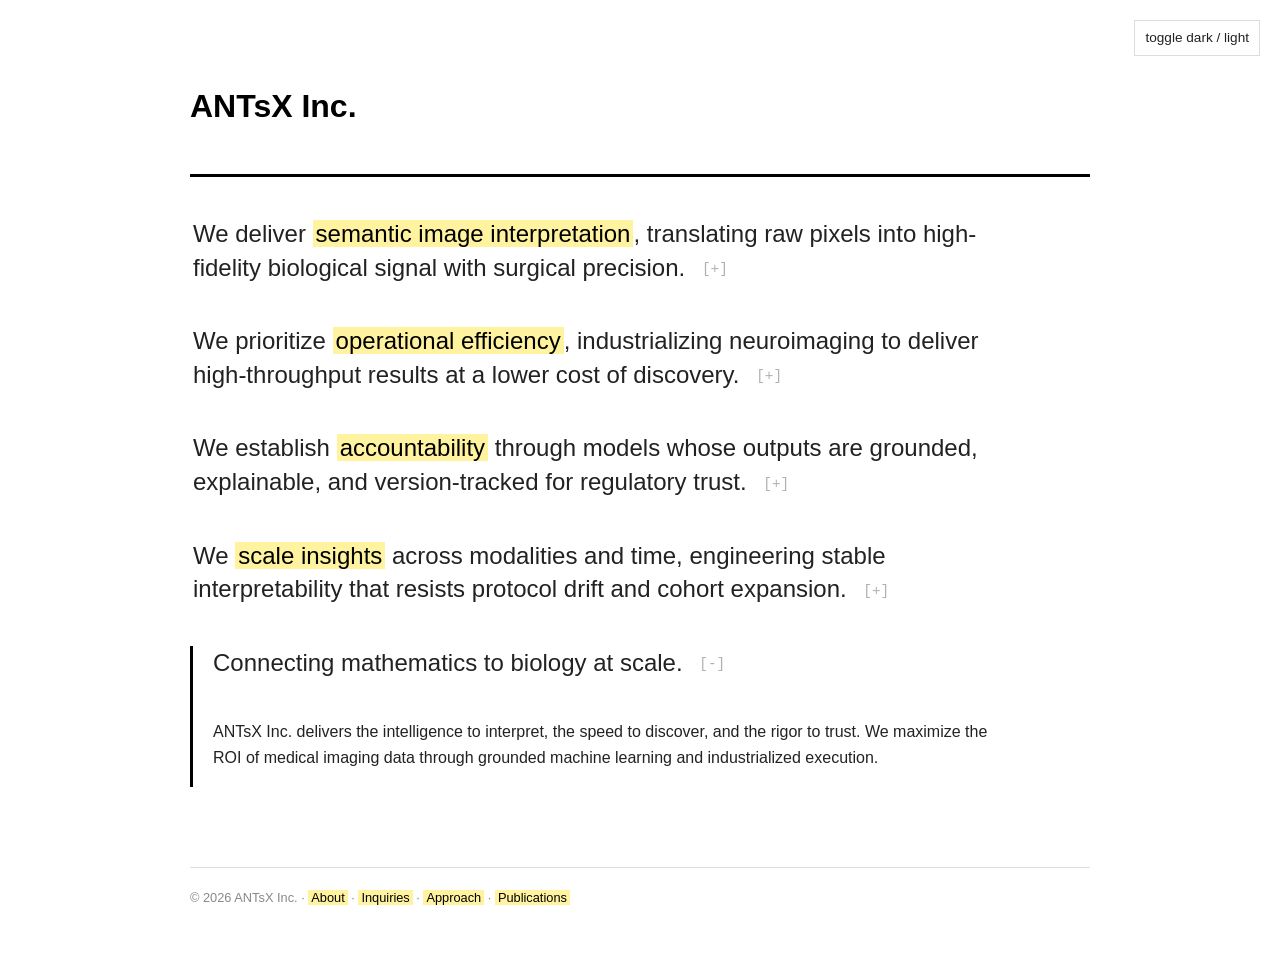
==== index.html @ 74a5b281 "WIP: workign on messaging" ====
<!DOCTYPE html>
<html lang="en">
<head>
  <meta charset="UTF-8">
  <title>ANTsX Inc. | Industrialized Neuroimaging</title>
  <link rel="stylesheet" href="css/style.css">
</head>

<body>

<script>
  if (localStorage.getItem('theme') === 'dark') {
    document.body.classList.add('dark');
  }
</script>

<div class="toggle" id="theme-toggle">
  toggle dark / light
</div>

<header>
  <h1>ANTsX Inc.</h1>
</header>

<main class="manifesto-container">

  <div class="thought-block">
    <div class="sentence-trigger">
      We deliver <a href="long.html#interpretation">semantic image interpretation</a>, translating raw pixels into high-fidelity biological signal with surgical precision.
      <span class="toggle-icon">[+]</span>
    </div>
    
    <div class="expansion-content">
      <p>
        Our platform doesn't just process images; it interprets them. By linking mathematically rigorous representations to biological phenotypes, we provide a deep semantic understanding of anatomy and function. This allows researchers to "squeeze the most out of data," identifying subtle biomarkers that traditional pipelines overlook—even in the presence of noise.
      </p>
      <p class="deep-link">
        <a href="long.html#interpretation">Read more on Semantic Interpretation &rarr;</a>
      </p>
    </div>
  </div>

  <div class="thought-block">
    <div class="sentence-trigger">
      We prioritize <a href="long.html#efficiency">operational efficiency</a>, industrializing neuroimaging to deliver high-throughput results at a lower cost of discovery.
      <span class="toggle-icon">[+]</span>
    </div>
    
    <div class="expansion-content">
      <p>
        Human experts are one of the most valuable resources in clinical trials. Our cloud-native infrastructure accelerates and standardizes expert review making the most of human effort and maximizing the "scientific yield" per scan.  This reduces the total cost of longitudinal studies without sacrificing the mathematical rigor of the underlying ANTsX ecosystem.
      </p>
      <p class="deep-link">
        <a href="long.html#efficiency">Read more on Speed & Efficiency &rarr;</a>
      </p>
    </div>
  </div>

  <div class="thought-block">
    <div class="sentence-trigger">
      We establish <a href="long.html#accountability">accountability</a> through models whose outputs are grounded, explainable, and version-tracked for regulatory trust.
      <span class="toggle-icon">[+]</span>
    </div>
    
    <div class="expansion-content">
      <p>
        Accountability requires that analytical failures are never hidden behind "black-box" AI. Our pipelines support auditability and retrospective analysis, providing explicit reporting of uncertainty and failure modes. This transparency ensures that learned representations remain biologically meaningful and defensible in clinical practice.
      </p>
      <p class="deep-link">
        <a href="long.html#accountability">Read more on Accountability &rarr;</a>
      </p>
    </div>
  </div>

  <div class="thought-block">
    <div class="sentence-trigger">
      We <a href="long.html#scale">scale insights</a> across modalities and time, engineering stable interpretability that resists protocol drift and cohort expansion.
      <span class="toggle-icon">[+]</span>
    </div>
    
    <div class="expansion-content">
      <p>
        Longitudinal and multi-site studies introduce unavoidable variability. We design representations that remain anchored to biological phenotypes across different scanners and cohorts—preserving interpretability without continual retraining. This allows individual precision to scale to population-level rigor seamlessly.
      </p>
      <p class="deep-link">
        <a href="long.html#scale">Read more on Scale & Stability &rarr;</a>
      </p>
    </div>
  </div>

  <div class="thought-block active">
    <div class="sentence-trigger">
      Connecting mathematics to biology at scale.
      <span class="toggle-icon">[-]</span>
    </div>

    <div class="expansion-content">
      <p>
        ANTsX Inc. delivers the intelligence to interpret, the speed to discover, and the rigor to trust. We maximize the ROI of medical imaging data through grounded machine learning and industrialized execution.
      </p>
    </div>
  </div>

</main>

<footer>
  © 2026 ANTsX Inc. · 
  <a href="about.html">About</a> · 
  <a href="contact.html">Inquiries</a> · 
  <a href="long.html">Approach</a> · 
  <a href="publications.html">Publications</a>
</footer>

<script>
document.addEventListener('DOMContentLoaded', () => {
  const themeBtn = document.getElementById('theme-toggle');
  if (themeBtn) {
    themeBtn.addEventListener('click', () => {
      document.body.classList.toggle('dark');
      const isDark = document.body.classList.contains('dark');
      localStorage.setItem('theme', isDark ? 'dark' : 'light');
    });
  }

  const blocks = document.querySelectorAll('.thought-block');
  blocks.forEach(block => {
    block.addEventListener('click', function(e) {
      this.classList.toggle('active');
      const icon = this.querySelector('.toggle-icon');
      if (this.classList.contains('active')) {
        icon.innerText = "[-]";
      } else {
        icon.innerText = "[+]";
      }
    });
  });

  const links = document.querySelectorAll('.sentence-trigger a, .expansion-content a');
  links.forEach(link => {
    link.addEventListener('click', (e) => {
      e.stopPropagation();
    });
  });
});
</script>

</body>
</html>
---- css/style.css ----
/* ---------- Theme Variables ---------- */

:root {
  --bg: #ffffff;
  --text: #222;
  --heading: #000;
  --link-bg: #fff3a0;  /* warm yellow highlight */
  --link-text: #000;   /* ink on yellow */
  --border: #ddd;
  --dim-text: #666;    /* For non-highlighted trigger text */
}

body.dark {
  --bg: #000000;
  --text: #e6e6e6;
  --heading: #ffffff;
  --link-bg: #3b1c5a;  /* deep purple highlight */
  --link-text: #f5e663; /* warm yellow ink */
  --border: #333;
  --dim-text: #aaa;
}

/* ---------- Base Layout ---------- */

body {
  font-family: "Helvetica Neue", Helvetica, Arial, sans-serif;
  background: var(--bg);
  color: var(--text);
  max-width: 900px;
  margin: 0 auto;
  padding: 60px 20px;
  line-height: 1.6;
  transition: background 0.3s, color 0.3s;
}

h1, h2 {
  color: var(--heading);
}

h2 {
  text-transform: uppercase;
  letter-spacing: 1px;
  border-bottom: 1px solid var(--border);
  padding-bottom: 8px;
}

header {
  border-bottom: 3px solid var(--heading);
  padding-bottom: 20px;
  margin-bottom: 40px;
}

footer {
  border-top: 1px solid var(--border);
  margin-top: 80px;
  padding-top: 20px;
  font-size: 0.8rem;
  color: #888;
}

/* ---------- Links ---------- */

a {
  color: var(--link-text);
  background: var(--link-bg);
  padding: 0 3px;
  text-decoration: none;
  cursor: pointer;
}

a:hover {
  opacity: 0.85;
}

/* ---------- Utility ---------- */

.toggle {
  position: fixed;
  top: 20px;
  right: 20px;
  font-size: 0.85rem;
  cursor: pointer;
  border: 1px solid var(--border);
  padding: 6px 10px;
  background: var(--bg);
  color: var(--text);
  z-index: 100;
}

/* ---------- Interactive Manifesto (Index Page) ---------- */

.manifesto-container {
  max-width: 800px;
  margin-top: 40px;
}

.thought-block {
  margin-bottom: 2.5rem;
  border-left: 3px solid transparent;
  padding-left: 0;
  transition: border-left-color 0.3s, padding-left 0.3s;
}

.thought-block.active {
  border-left-color: var(--heading);
  padding-left: 20px;
}

/* The clickable main sentence */
.sentence-trigger {
  font-size: 1.5rem;
  font-weight: 300; /* Light Helvetica weight */
  cursor: pointer;
  line-height: 1.4;
  color: var(--text);
}

.sentence-trigger:hover {
  color: var(--heading);
}

/* The specific highlighted link within the sentence */
.sentence-trigger a {
  position: relative;
  z-index: 10;
  font-weight: 400; /* Slightly bolder than the sentence text */
  background: var(--link-bg); /* Ensure it keeps your yellow/purple highlight */
}

/* The [+] icon */
.toggle-icon {
  font-size: 0.9rem;
  color: var(--dim-text);
  margin-left: 10px;
  vertical-align: middle;
  opacity: 0.5;
  font-family: monospace;
}

/* The hidden detailed paragraph */
.expansion-content {
  max-height: 0;
  overflow: hidden;
  opacity: 0;
  transition: max-height 0.5s cubic-bezier(0.25, 1, 0.5, 1), opacity 0.5s, margin-top 0.3s;
  font-size: 1rem;
  color: var(--text);
  line-height: 1.6;
}

.thought-block.active .expansion-content {
  max-height: 500px; /* High enough to fit content */
  opacity: 1;
  margin-top: 1.5rem;
}

.deep-link {
  margin-top: 1rem;
  font-size: 0.9rem;
  font-weight: bold;
}
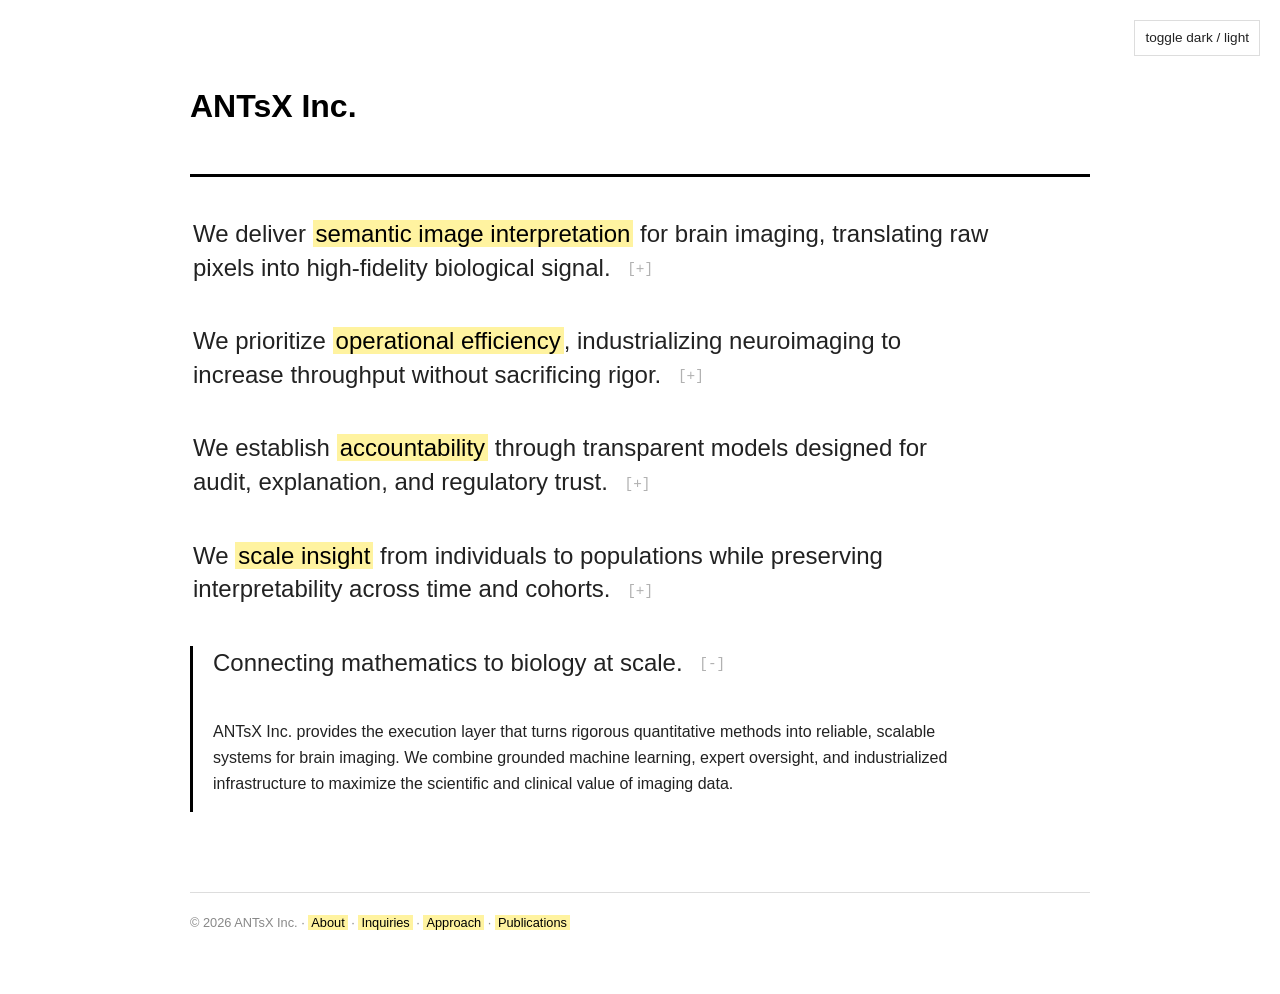
==== commit f0f817fc: "WIP: messaging refactoring" ====
--- a/index.html
+++ b/index.html
@@ -24,15 +24,16 @@
 
 <main class="manifesto-container">
 
+  <!-- 1. SEMANTIC INTERPRETATION -->
   <div class="thought-block">
     <div class="sentence-trigger">
-      We deliver <a href="long.html#interpretation">semantic image interpretation</a>, translating raw pixels into high-fidelity biological signal with surgical precision.
+      We deliver <a href="long.html#interpretation">semantic image interpretation</a> for brain imaging, translating raw pixels into high-fidelity biological signal.
       <span class="toggle-icon">[+]</span>
     </div>
-    
+
     <div class="expansion-content">
       <p>
-        Our platform doesn't just process images; it interprets them. By linking mathematically rigorous representations to biological phenotypes, we provide a deep semantic understanding of anatomy and function. This allows researchers to "squeeze the most out of data," identifying subtle biomarkers that traditional pipelines overlook—even in the presence of noise.
+        Our systems do not merely process images—they interpret them. By linking mathematically rigorous representations to underlying biological phenotypes, we extract meaningful structure from noisy, heterogeneous imaging data. This enables sensitive detection of subtle biomarkers that conventional pipelines often discard as variance.
       </p>
       <p class="deep-link">
         <a href="long.html#interpretation">Read more on Semantic Interpretation &rarr;</a>
@@ -40,15 +41,16 @@
     </div>
   </div>
 
+  <!-- 2. OPERATIONAL EFFICIENCY -->
   <div class="thought-block">
     <div class="sentence-trigger">
-      We prioritize <a href="long.html#efficiency">operational efficiency</a>, industrializing neuroimaging to deliver high-throughput results at a lower cost of discovery.
+      We prioritize <a href="long.html#efficiency">operational efficiency</a>, industrializing neuroimaging to increase throughput without sacrificing rigor.
       <span class="toggle-icon">[+]</span>
     </div>
-    
+
     <div class="expansion-content">
       <p>
-        Human experts are one of the most valuable resources in clinical trials. Our cloud-native infrastructure accelerates and standardizes expert review making the most of human effort and maximizing the "scientific yield" per scan.  This reduces the total cost of longitudinal studies without sacrificing the mathematical rigor of the underlying ANTsX ecosystem.
+        Human expertise is scarce and valuable in clinical research. Our cloud-native infrastructure standardizes and accelerates expert workflows, maximizing scientific yield per scan. By preserving the mathematical integrity of the ANTsX ecosystem while scaling execution, we reduce cost and time without compromising validity.
       </p>
       <p class="deep-link">
         <a href="long.html#efficiency">Read more on Speed & Efficiency &rarr;</a>
@@ -56,15 +58,16 @@
     </div>
   </div>
 
+  <!-- 3. ACCOUNTABILITY -->
   <div class="thought-block">
     <div class="sentence-trigger">
-      We establish <a href="long.html#accountability">accountability</a> through models whose outputs are grounded, explainable, and version-tracked for regulatory trust.
+      We establish <a href="long.html#accountability">accountability</a> through transparent models designed for audit, explanation, and regulatory trust.
       <span class="toggle-icon">[+]</span>
     </div>
-    
+
     <div class="expansion-content">
       <p>
-        Accountability requires that analytical failures are never hidden behind "black-box" AI. Our pipelines support auditability and retrospective analysis, providing explicit reporting of uncertainty and failure modes. This transparency ensures that learned representations remain biologically meaningful and defensible in clinical practice.
+        Accountability requires that failures are observable rather than obscured by black-box AI. Our pipelines are versioned, instrumented, and analysis-aware, with explicit reporting of uncertainty and failure modes. This transparency supports defensible decision-making in regulated and translational environments.
       </p>
       <p class="deep-link">
         <a href="long.html#accountability">Read more on Accountability &rarr;</a>
@@ -72,15 +75,16 @@
     </div>
   </div>
 
+  <!-- 4. SCALE & STABILITY -->
   <div class="thought-block">
     <div class="sentence-trigger">
-      We <a href="long.html#scale">scale insights</a> across modalities and time, engineering stable interpretability that resists protocol drift and cohort expansion.
+      We <a href="long.html#scale">scale insight</a> from individuals to populations while preserving interpretability across time and cohorts.
       <span class="toggle-icon">[+]</span>
     </div>
-    
+
     <div class="expansion-content">
       <p>
-        Longitudinal and multi-site studies introduce unavoidable variability. We design representations that remain anchored to biological phenotypes across different scanners and cohorts—preserving interpretability without continual retraining. This allows individual precision to scale to population-level rigor seamlessly.
+        Longitudinal and multi-site studies introduce unavoidable variability. We engineer representations that remain anchored to biological signal despite protocol drift, scanner upgrades, and cohort expansion. This allows individual-level precision to extend reliably to population-scale analysis.
       </p>
       <p class="deep-link">
         <a href="long.html#scale">Read more on Scale & Stability &rarr;</a>
@@ -88,6 +92,7 @@
     </div>
   </div>
 
+  <!-- UNIFYING STATEMENT -->
   <div class="thought-block active">
     <div class="sentence-trigger">
       Connecting mathematics to biology at scale.
@@ -96,7 +101,7 @@
 
     <div class="expansion-content">
       <p>
-        ANTsX Inc. delivers the intelligence to interpret, the speed to discover, and the rigor to trust. We maximize the ROI of medical imaging data through grounded machine learning and industrialized execution.
+        ANTsX Inc. provides the execution layer that turns rigorous quantitative methods into reliable, scalable systems for brain imaging. We combine grounded machine learning, expert oversight, and industrialized infrastructure to maximize the scientific and clinical value of imaging data.
       </p>
     </div>
   </div>
@@ -104,10 +109,10 @@
 </main>
 
 <footer>
-  © 2026 ANTsX Inc. · 
-  <a href="about.html">About</a> · 
-  <a href="contact.html">Inquiries</a> · 
-  <a href="long.html">Approach</a> · 
+  © 2026 ANTsX Inc. ·
+  <a href="about.html">About</a> ·
+  <a href="contact.html">Inquiries</a> ·
+  <a href="long.html">Approach</a> ·
   <a href="publications.html">Publications</a>
 </footer>
 
@@ -124,22 +129,16 @@
 
   const blocks = document.querySelectorAll('.thought-block');
   blocks.forEach(block => {
-    block.addEventListener('click', function(e) {
+    block.addEventListener('click', function() {
       this.classList.toggle('active');
       const icon = this.querySelector('.toggle-icon');
-      if (this.classList.contains('active')) {
-        icon.innerText = "[-]";
-      } else {
-        icon.innerText = "[+]";
-      }
+      icon.innerText = this.classList.contains('active') ? "[-]" : "[+]";
     });
   });
 
   const links = document.querySelectorAll('.sentence-trigger a, .expansion-content a');
   links.forEach(link => {
-    link.addEventListener('click', (e) => {
-      e.stopPropagation();
-    });
+    link.addEventListener('click', (e) => e.stopPropagation());
   });
 });
 </script>
--- a/css/style.css
+++ b/css/style.css
@@ -158,4 +158,52 @@
   margin-top: 1rem;
   font-size: 0.9rem;
   font-weight: bold;
-}+}
+
+
+/* ---------- Citation Tooltips ---------- */
+
+.cite {
+  position: relative;
+  cursor: help;
+  font-weight: bold;
+}
+
+.cite::after {
+  content: attr(data-title);
+  position: absolute;
+  bottom: 130%;
+  left: 50%;
+  transform: translateX(-50%);
+  white-space: nowrap;
+
+  background: var(--heading);
+  color: var(--bg);
+  padding: 6px 10px;
+  font-size: 0.75rem;
+  border-radius: 4px;
+
+  opacity: 0;
+  pointer-events: none;
+  transition: opacity 0.2s ease;
+  z-index: 1000;
+}
+
+.cite::before {
+  content: "";
+  position: absolute;
+  bottom: 120%;
+  left: 50%;
+  transform: translateX(-50%);
+  border-width: 6px;
+  border-style: solid;
+  border-color: var(--heading) transparent transparent transparent;
+
+  opacity: 0;
+  transition: opacity 0.2s ease;
+}
+
+.cite:hover::after,
+.cite:hover::before {
+  opacity: 1;
+}
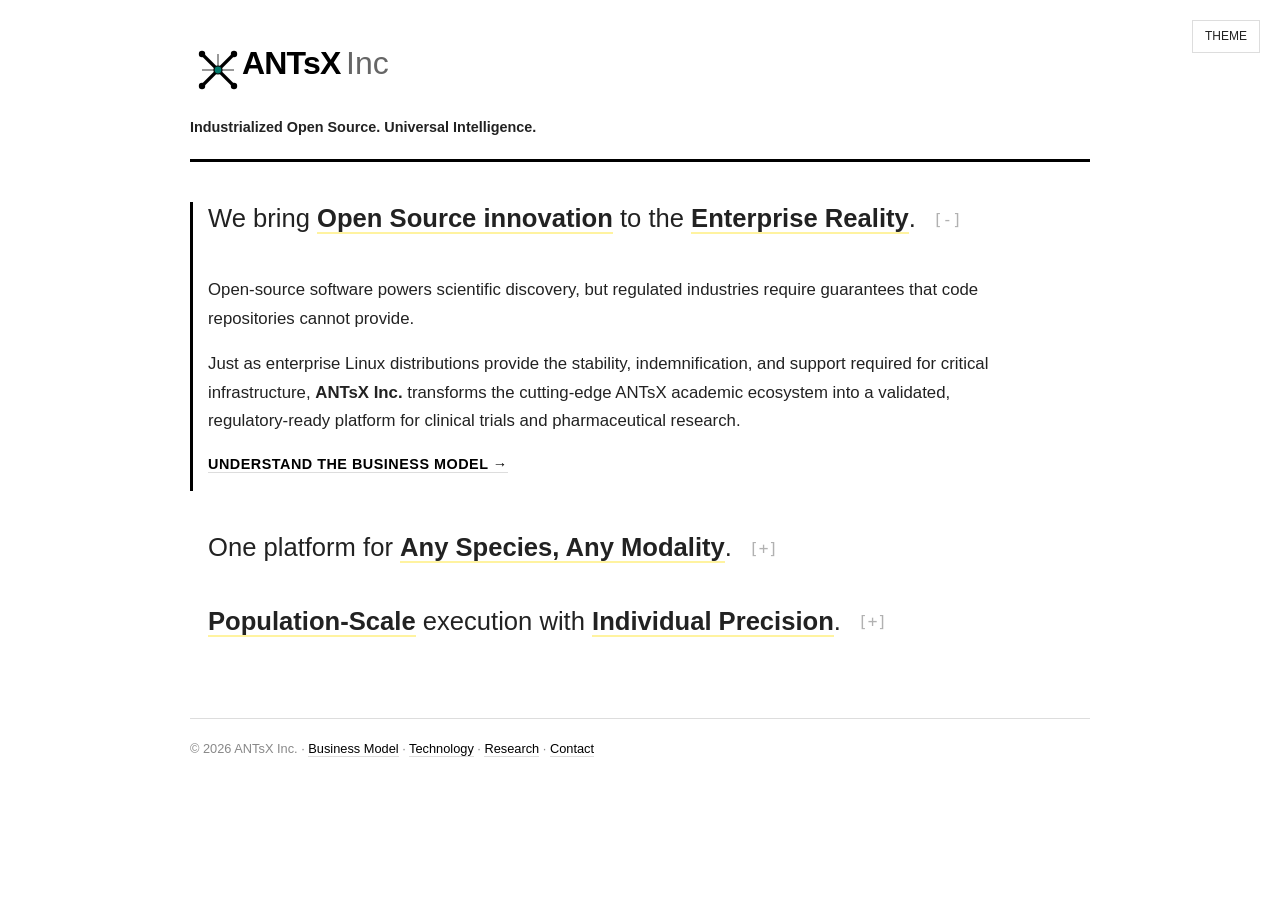
==== commit c7179185: "WIP: new pitch" ====
--- a/index.html
+++ b/index.html
@@ -1,145 +1,132 @@
 <!DOCTYPE html>
 <html lang="en">
 <head>
-  <meta charset="UTF-8">
-  <title>ANTsX Inc. | Industrialized Neuroimaging</title>
-  <link rel="stylesheet" href="css/style.css">
+ <meta charset="UTF-8">
+ <title>ANTsX Inc. | Enterprise Universal Imaging</title>
+ <link rel="stylesheet" href="css/style.css">
 </head>
 
 <body>
 
 <script>
-  if (localStorage.getItem('theme') === 'dark') {
-    document.body.classList.add('dark');
-  }
+ if (localStorage.getItem("theme") === "dark") {
+  document.body.classList.add("dark");
+ }
 </script>
 
 <div class="toggle" id="theme-toggle">
-  toggle dark / light
+ theme
 </div>
 
 <header>
-  <h1>ANTsX Inc.</h1>
+ <div class="logo-container">
+  <img id="logo-img" src="images/logo_light.svg" alt="ANTsX Inc." />
+ </div>
+ <p><strong>Industrialized Open Source. Universal Intelligence.</strong></p>
 </header>
 
 <main class="manifesto-container">
 
-  <!-- 1. SEMANTIC INTERPRETATION -->
-  <div class="thought-block">
-    <div class="sentence-trigger">
-      We deliver <a href="long.html#interpretation">semantic image interpretation</a> for brain imaging, translating raw pixels into high-fidelity biological signal.
-      <span class="toggle-icon">[+]</span>
-    </div>
-
-    <div class="expansion-content">
-      <p>
-        Our systems do not merely process images—they interpret them. By linking mathematically rigorous representations to underlying biological phenotypes, we extract meaningful structure from noisy, heterogeneous imaging data. This enables sensitive detection of subtle biomarkers that conventional pipelines often discard as variance.
-      </p>
-      <p class="deep-link">
-        <a href="long.html#interpretation">Read more on Semantic Interpretation &rarr;</a>
-      </p>
-    </div>
+ <!-- 1. THE CORE VALUE (70% - The "Red Hat" Pitch) -->
+ <div class="thought-block active">
+  <div class="sentence-trigger">
+   We bring <strong>Open Source innovation</strong> to the <strong>Enterprise Reality</strong>.
+   <span class="toggle-icon">[-]</span>
   </div>
 
-  <!-- 2. OPERATIONAL EFFICIENCY -->
-  <div class="thought-block">
-    <div class="sentence-trigger">
-      We prioritize <a href="long.html#efficiency">operational efficiency</a>, industrializing neuroimaging to increase throughput without sacrificing rigor.
-      <span class="toggle-icon">[+]</span>
-    </div>
+  <div class="expansion-content">
+   <p>
+    Open-source software powers scientific discovery, but regulated industries require guarantees that code repositories cannot provide. 
+   </p>
+   <p>
+    Just as enterprise Linux distributions provide the stability, indemnification, and support required for critical infrastructure, <strong>ANTsX Inc.</strong> transforms the cutting-edge ANTsX academic ecosystem into a validated, regulatory-ready platform for clinical trials and pharmaceutical research.
+   </p>
+   <p class="deep-link">
+    <a href="about.html">Understand the Business Model &rarr;</a>
+   </p>
+  </div>
+ </div>
 
-    <div class="expansion-content">
-      <p>
-        Human expertise is scarce and valuable in clinical research. Our cloud-native infrastructure standardizes and accelerates expert workflows, maximizing scientific yield per scan. By preserving the mathematical integrity of the ANTsX ecosystem while scaling execution, we reduce cost and time without compromising validity.
-      </p>
-      <p class="deep-link">
-        <a href="long.html#efficiency">Read more on Speed & Efficiency &rarr;</a>
-      </p>
-    </div>
+ <!-- 2. THE TECHNICAL ADVANTAGE (30% - The "Universal" Pitch) -->
+ <div class="thought-block">
+  <div class="sentence-trigger">
+   One platform for <strong>Any Species, Any Modality</strong>.
+   <span class="toggle-icon">[+]</span>
   </div>
 
-  <!-- 3. ACCOUNTABILITY -->
-  <div class="thought-block">
-    <div class="sentence-trigger">
-      We establish <a href="long.html#accountability">accountability</a> through transparent models designed for audit, explanation, and regulatory trust.
-      <span class="toggle-icon">[+]</span>
-    </div>
+  <div class="expansion-content">
+   <p>
+    Most imaging pipelines are rigid. The ANTsX mathematical core is uniquely <strong>topology-preserving and species-agnostic</strong>.
+   </p>
+   <p>
+    We map every voxel to <strong>known, established ontologies</strong>. Furthermore, we do not just measure structure; we align anatomy with <strong>hierarchies of function, performance, and cognition</strong>, bridging the gap between physical measurement and behavioral outcome.
+   </p>
+   <p class="deep-link">
+    <a href="long.html#interpretation">See Semantic Labeling &rarr;</a>
+   </p>
+  </div>
+ </div>
 
-    <div class="expansion-content">
-      <p>
-        Accountability requires that failures are observable rather than obscured by black-box AI. Our pipelines are versioned, instrumented, and analysis-aware, with explicit reporting of uncertainty and failure modes. This transparency supports defensible decision-making in regulated and translational environments.
-      </p>
-      <p class="deep-link">
-        <a href="long.html#accountability">Read more on Accountability &rarr;</a>
-      </p>
-    </div>
+ <!-- 3. THE SYNTHESIS (Scale & Execution) -->
+ <div class="thought-block">
+  <div class="sentence-trigger">
+   <strong>Population-Scale</strong> execution with <strong>Individual Precision</strong>.
+   <span class="toggle-icon">[+]</span>
   </div>
 
-  <!-- 4. SCALE & STABILITY -->
-  <div class="thought-block">
-    <div class="sentence-trigger">
-      We <a href="long.html#scale">scale insight</a> from individuals to populations while preserving interpretability across time and cohorts.
-      <span class="toggle-icon">[+]</span>
-    </div>
-
-    <div class="expansion-content">
-      <p>
-        Longitudinal and multi-site studies introduce unavoidable variability. We engineer representations that remain anchored to biological signal despite protocol drift, scanner upgrades, and cohort expansion. This allows individual-level precision to extend reliably to population-scale analysis.
-      </p>
-      <p class="deep-link">
-        <a href="long.html#scale">Read more on Scale & Stability &rarr;</a>
-      </p>
-    </div>
+  <div class="expansion-content">
+   <p>
+    In clinical research, "free" software becomes expensive when it fails at scale. We provide the <strong>industrialized execution layer</strong>: version-locked pipelines, automated QA agents, and cloud-native infrastructure that ensures data integrity from the first subject to the ten-thousandth.
+   </p>
+   <p class="deep-link">
+    <a href="long.html#efficiency">Explore Capabilities &rarr;</a>
+   </p>
   </div>
-
-  <!-- UNIFYING STATEMENT -->
-  <div class="thought-block active">
-    <div class="sentence-trigger">
-      Connecting mathematics to biology at scale.
-      <span class="toggle-icon">[-]</span>
-    </div>
-
-    <div class="expansion-content">
-      <p>
-        ANTsX Inc. provides the execution layer that turns rigorous quantitative methods into reliable, scalable systems for brain imaging. We combine grounded machine learning, expert oversight, and industrialized infrastructure to maximize the scientific and clinical value of imaging data.
-      </p>
-    </div>
-  </div>
+ </div>
 
 </main>
 
 <footer>
-  © 2026 ANTsX Inc. ·
-  <a href="about.html">About</a> ·
-  <a href="contact.html">Inquiries</a> ·
-  <a href="long.html">Approach</a> ·
-  <a href="publications.html">Publications</a>
+ © 2026 ANTsX Inc. ·
+ <a href="about.html">Business Model</a> ·
+ <a href="long.html">Technology</a> ·
+ <a href="publications.html">Research</a> ·
+ <a href="contact.html">Contact</a>
 </footer>
 
 <script>
-document.addEventListener('DOMContentLoaded', () => {
-  const themeBtn = document.getElementById('theme-toggle');
-  if (themeBtn) {
-    themeBtn.addEventListener('click', () => {
-      document.body.classList.toggle('dark');
-      const isDark = document.body.classList.contains('dark');
-      localStorage.setItem('theme', isDark ? 'dark' : 'light');
-    });
+document.addEventListener("DOMContentLoaded", () => {
+ const themeBtn = document.getElementById("theme-toggle");
+ const logoImg = document.getElementById("logo-img");
+
+ const updateLogo = (isDark) => {
+  if (logoImg) {
+   logoImg.src = isDark ? "images/logo_dark.svg" : "images/logo_light.svg";
   }
+ };
 
-  const blocks = document.querySelectorAll('.thought-block');
-  blocks.forEach(block => {
-    block.addEventListener('click', function() {
-      this.classList.toggle('active');
-      const icon = this.querySelector('.toggle-icon');
-      icon.innerText = this.classList.contains('active') ? "[-]" : "[+]";
-    });
+ if (document.body.classList.contains("dark")) {
+  updateLogo(true);
+ }
+
+ if (themeBtn) {
+  themeBtn.addEventListener("click", () => {
+   document.body.classList.toggle("dark");
+   const isDark = document.body.classList.contains("dark");
+   localStorage.setItem("theme", isDark ? "dark" : "light");
+   updateLogo(isDark);
   });
+ }
 
-  const links = document.querySelectorAll('.sentence-trigger a, .expansion-content a');
-  links.forEach(link => {
-    link.addEventListener('click', (e) => e.stopPropagation());
+ const blocks = document.querySelectorAll(".thought-block");
+ blocks.forEach(block => {
+  block.addEventListener("click", function(e) {
+   if(e.target.tagName === "A") return;
+   this.classList.toggle("active");
+   const icon = this.querySelector(".toggle-icon");
+   icon.innerText = this.classList.contains("active") ? "[-]" : "[+]";
   });
+ });
 });
 </script>
 
--- a/css/style.css
+++ b/css/style.css
@@ -4,18 +4,18 @@
   --bg: #ffffff;
   --text: #222;
   --heading: #000;
-  --link-bg: #fff3a0;  /* warm yellow highlight */
-  --link-text: #000;   /* ink on yellow */
+  --link-bg: #fff3a0; /* warm yellow highlight */
+  --link-text: #000; /* ink on yellow */
   --border: #ddd;
-  --dim-text: #666;    /* For non-highlighted trigger text */
+  --dim-text: #666;  /* For non-highlighted trigger text */
 }
 
 body.dark {
-  --bg: #000000;
+  --bg: #0b0b0b;
   --text: #e6e6e6;
   --heading: #ffffff;
-  --link-bg: #3b1c5a;  /* deep purple highlight */
-  --link-text: #f5e663; /* warm yellow ink */
+  --link-bg: #4a2875; /* deep purple highlight */
+  --link-text: #fff; 
   --border: #333;
   --dim-text: #aaa;
 }
@@ -28,26 +28,50 @@
   color: var(--text);
   max-width: 900px;
   margin: 0 auto;
-  padding: 60px 20px;
+  padding: 40px 20px;
   line-height: 1.6;
   transition: background 0.3s, color 0.3s;
 }
 
-h1, h2 {
+h1, h2, h3 {
   color: var(--heading);
 }
 
 h2 {
   text-transform: uppercase;
-  letter-spacing: 1px;
+  font-size: 0.9rem;
+  letter-spacing: 1.5px;
   border-bottom: 1px solid var(--border);
-  padding-bottom: 8px;
-}
+  padding-bottom: 10px;
+  margin-top: 3rem;
+}
+
+/* ---------- Header & Logo ---------- */
 
 header {
   border-bottom: 3px solid var(--heading);
   padding-bottom: 20px;
   margin-bottom: 40px;
+  display: flex;
+  flex-direction: column;
+  align-items: flex-start;
+}
+
+.logo-container {
+  width: 200px;
+  margin-bottom: 1rem;
+}
+
+.logo-container img {
+  width: 100%;
+  height: auto;
+  display: block;
+}
+
+header p {
+  margin: 0;
+  font-size: 0.9rem;
+  color: var(--text);
 }
 
 footer {
@@ -61,15 +85,16 @@
 /* ---------- Links ---------- */
 
 a {
+  color: var(--heading);
+  text-decoration: none;
+  border-bottom: 1px solid var(--border);
+  transition: background 0.2s;
+}
+
+a:hover {
+  background: var(--link-bg);
   color: var(--link-text);
-  background: var(--link-bg);
-  padding: 0 3px;
-  text-decoration: none;
-  cursor: pointer;
-}
-
-a:hover {
-  opacity: 0.85;
+  border-bottom: none;
 }
 
 /* ---------- Utility ---------- */
@@ -78,10 +103,11 @@
   position: fixed;
   top: 20px;
   right: 20px;
-  font-size: 0.85rem;
+  font-size: 0.75rem;
+  text-transform: uppercase;
   cursor: pointer;
   border: 1px solid var(--border);
-  padding: 6px 10px;
+  padding: 6px 12px;
   background: var(--bg);
   color: var(--text);
   z-index: 100;
@@ -97,39 +123,33 @@
 .thought-block {
   margin-bottom: 2.5rem;
   border-left: 3px solid transparent;
-  padding-left: 0;
-  transition: border-left-color 0.3s, padding-left 0.3s;
+  padding-left: 15px;
+  transition: border-left-color 0.3s;
+}
+
+.thought-block:hover {
+  border-left-color: var(--border);
 }
 
 .thought-block.active {
   border-left-color: var(--heading);
-  padding-left: 20px;
-}
-
-/* The clickable main sentence */
+}
+
 .sentence-trigger {
-  font-size: 1.5rem;
-  font-weight: 300; /* Light Helvetica weight */
+  font-size: 1.6rem;
+  font-weight: 300; 
   cursor: pointer;
-  line-height: 1.4;
-  color: var(--text);
-}
-
-.sentence-trigger:hover {
-  color: var(--heading);
-}
-
-/* The specific highlighted link within the sentence */
-.sentence-trigger a {
-  position: relative;
-  z-index: 10;
-  font-weight: 400; /* Slightly bolder than the sentence text */
-  background: var(--link-bg); /* Ensure it keeps your yellow/purple highlight */
-}
-
-/* The [+] icon */
+  line-height: 1.3;
+  color: var(--text);
+}
+
+.sentence-trigger strong {
+  font-weight: 600;
+  border-bottom: 2px solid var(--link-bg);
+}
+
 .toggle-icon {
-  font-size: 0.9rem;
+  font-size: 1rem;
   color: var(--dim-text);
   margin-left: 10px;
   vertical-align: middle;
@@ -137,19 +157,18 @@
   font-family: monospace;
 }
 
-/* The hidden detailed paragraph */
 .expansion-content {
   max-height: 0;
   overflow: hidden;
   opacity: 0;
-  transition: max-height 0.5s cubic-bezier(0.25, 1, 0.5, 1), opacity 0.5s, margin-top 0.3s;
-  font-size: 1rem;
-  color: var(--text);
-  line-height: 1.6;
+  transition: all 0.4s ease;
+  font-size: 1.05rem;
+  color: var(--text);
+  line-height: 1.7;
 }
 
 .thought-block.active .expansion-content {
-  max-height: 500px; /* High enough to fit content */
+  max-height: 600px; 
   opacity: 1;
   margin-top: 1.5rem;
 }
@@ -158,52 +177,27 @@
   margin-top: 1rem;
   font-size: 0.9rem;
   font-weight: bold;
-}
-
-
-/* ---------- Citation Tooltips ---------- */
-
-.cite {
-  position: relative;
-  cursor: help;
-  font-weight: bold;
-}
-
-.cite::after {
-  content: attr(data-title);
-  position: absolute;
-  bottom: 130%;
-  left: 50%;
-  transform: translateX(-50%);
-  white-space: nowrap;
-
-  background: var(--heading);
-  color: var(--bg);
-  padding: 6px 10px;
+  text-transform: uppercase;
+  letter-spacing: 0.5px;
+}
+
+/* ---------- Comparison Table (About Page) ---------- */
+
+.comparison-table {
+  width: 100%;
+  border-collapse: collapse;
+  margin: 2rem 0;
+  font-size: 0.95rem;
+}
+
+.comparison-table th, .comparison-table td {
+  border-bottom: 1px solid var(--border);
+  padding: 12px 15px;
+  text-align: left;
+}
+
+.comparison-table th {
+  text-transform: uppercase;
   font-size: 0.75rem;
-  border-radius: 4px;
-
-  opacity: 0;
-  pointer-events: none;
-  transition: opacity 0.2s ease;
-  z-index: 1000;
-}
-
-.cite::before {
-  content: "";
-  position: absolute;
-  bottom: 120%;
-  left: 50%;
-  transform: translateX(-50%);
-  border-width: 6px;
-  border-style: solid;
-  border-color: var(--heading) transparent transparent transparent;
-
-  opacity: 0;
-  transition: opacity 0.2s ease;
-}
-
-.cite:hover::after,
-.cite:hover::before {
-  opacity: 1;
-}
+  color: var(--dim-text);
+}
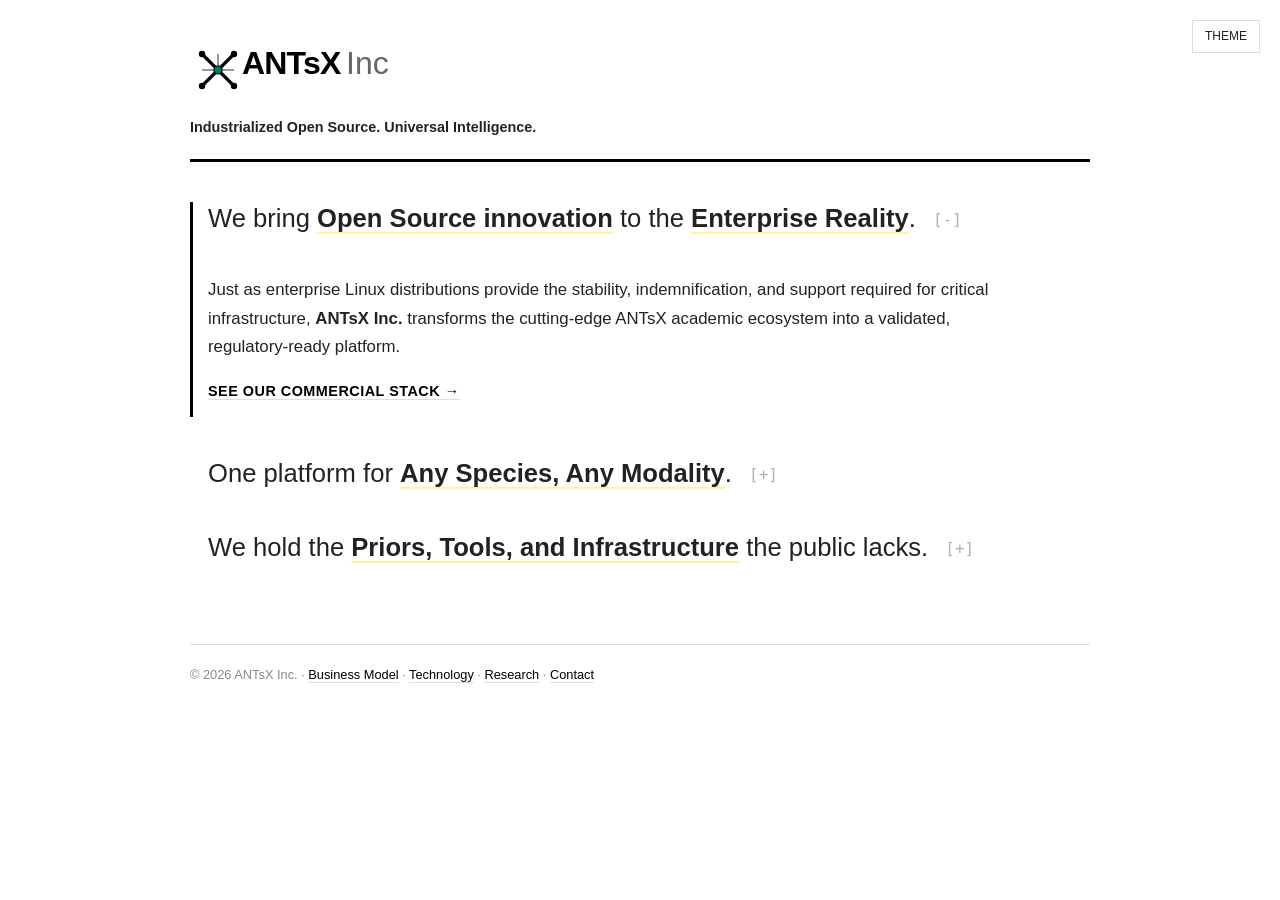
==== commit 978f3df8: "WIP: update messaging again" ====
--- a/index.html
+++ b/index.html
@@ -27,7 +27,7 @@
 
 <main class="manifesto-container">
 
- <!-- 1. THE CORE VALUE (70% - The "Red Hat" Pitch) -->
+ <!-- 1. THE CORE VALUE (Enterprise/Open Core) -->
  <div class="thought-block active">
   <div class="sentence-trigger">
    We bring <strong>Open Source innovation</strong> to the <strong>Enterprise Reality</strong>.
@@ -36,18 +36,15 @@
 
   <div class="expansion-content">
    <p>
-    Open-source software powers scientific discovery, but regulated industries require guarantees that code repositories cannot provide. 
-   </p>
-   <p>
-    Just as enterprise Linux distributions provide the stability, indemnification, and support required for critical infrastructure, <strong>ANTsX Inc.</strong> transforms the cutting-edge ANTsX academic ecosystem into a validated, regulatory-ready platform for clinical trials and pharmaceutical research.
+    Just as enterprise Linux distributions provide the stability, indemnification, and support required for critical infrastructure, <strong>ANTsX Inc.</strong> transforms the cutting-edge ANTsX academic ecosystem into a validated, regulatory-ready platform.
    </p>
    <p class="deep-link">
-    <a href="about.html">Understand the Business Model &rarr;</a>
+    <a href="about.html">See our Commercial Stack &rarr;</a>
    </p>
   </div>
  </div>
 
- <!-- 2. THE TECHNICAL ADVANTAGE (30% - The "Universal" Pitch) -->
+ <!-- 2. THE TECHNICAL ADVANTAGE (Universal) -->
  <div class="thought-block">
   <div class="sentence-trigger">
    One platform for <strong>Any Species, Any Modality</strong>.
@@ -59,7 +56,7 @@
     Most imaging pipelines are rigid. The ANTsX mathematical core is uniquely <strong>topology-preserving and species-agnostic</strong>.
    </p>
    <p>
-    We map every voxel to <strong>known, established ontologies</strong>. Furthermore, we do not just measure structure; we align anatomy with <strong>hierarchies of function, performance, and cognition</strong>, bridging the gap between physical measurement and behavioral outcome.
+    We map every voxel to <strong>known, established ontologies</strong>. Furthermore, we align anatomy with <strong>hierarchies of function, performance, and cognition</strong>, bridging the gap between physical measurement and behavioral outcome.
    </p>
    <p class="deep-link">
     <a href="long.html#interpretation">See Semantic Labeling &rarr;</a>
@@ -67,19 +64,19 @@
   </div>
  </div>
 
- <!-- 3. THE SYNTHESIS (Scale & Execution) -->
+ <!-- 3. THE PROPRIETARY MOAT (The 4 Points) -->
  <div class="thought-block">
   <div class="sentence-trigger">
-   <strong>Population-Scale</strong> execution with <strong>Individual Precision</strong>.
+   We hold the <strong>Priors, Tools, and Infrastructure</strong> the public lacks.
    <span class="toggle-icon">[+]</span>
   </div>
 
   <div class="expansion-content">
    <p>
-    In clinical research, "free" software becomes expensive when it fails at scale. We provide the <strong>industrialized execution layer</strong>: version-locked pipelines, automated QA agents, and cloud-native infrastructure that ensures data integrity from the first subject to the ten-thousandth.
+    We offer more than just support. We provide <strong>Proprietary Data</strong> assets, an <strong>AI-driven IDE</strong> that encodes expert neuroscience knowledge, and <strong>Validated Distributed Computing</strong> infrastructure that ensures audit-ready compliance.
    </p>
    <p class="deep-link">
-    <a href="long.html#efficiency">Explore Capabilities &rarr;</a>
+    <a href="about.html#moat">Explore the Proprietary Stack &rarr;</a>
    </p>
   </div>
  </div>
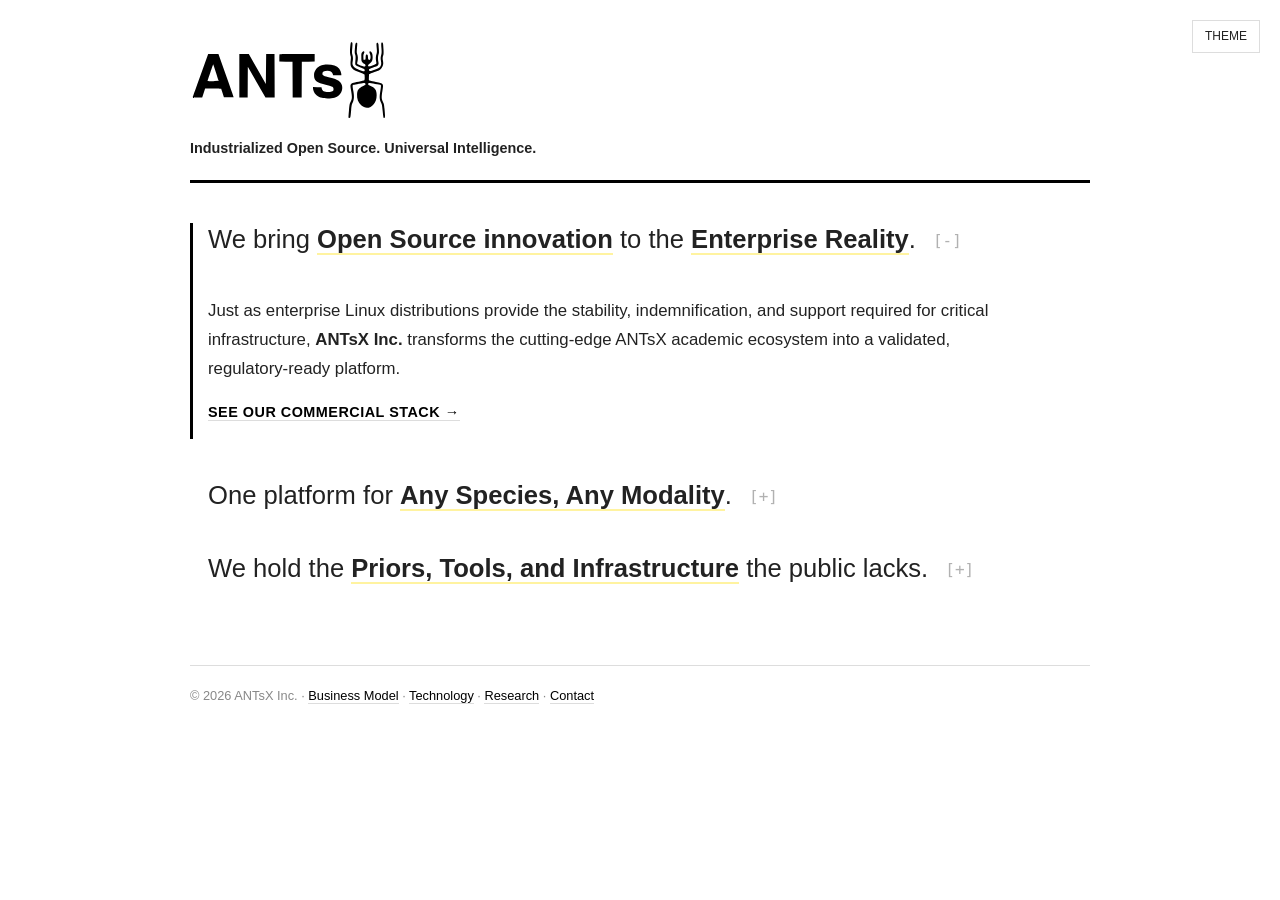
==== commit 451bd18f: "ENH: logo unification" ====
--- a/index.html
+++ b/index.html
@@ -20,20 +20,20 @@
 
 <header>
  <div class="logo-container">
-  <img id="logo-img" src="images/logo_light.svg" alt="ANTsX Inc." />
+  <!-- ID is required for branding.js -->
+  <img id="logo-img" alt="ANTsX Inc." />
  </div>
  <p><strong>Industrialized Open Source. Universal Intelligence.</strong></p>
 </header>
 
 <main class="manifesto-container">
 
- <!-- 1. THE CORE VALUE (Enterprise/Open Core) -->
+ <!-- 1. THE CORE VALUE -->
  <div class="thought-block active">
   <div class="sentence-trigger">
    We bring <strong>Open Source innovation</strong> to the <strong>Enterprise Reality</strong>.
    <span class="toggle-icon">[-]</span>
   </div>
-
   <div class="expansion-content">
    <p>
     Just as enterprise Linux distributions provide the stability, indemnification, and support required for critical infrastructure, <strong>ANTsX Inc.</strong> transforms the cutting-edge ANTsX academic ecosystem into a validated, regulatory-ready platform.
@@ -44,13 +44,12 @@
   </div>
  </div>
 
- <!-- 2. THE TECHNICAL ADVANTAGE (Universal) -->
+ <!-- 2. THE TECHNICAL ADVANTAGE -->
  <div class="thought-block">
   <div class="sentence-trigger">
    One platform for <strong>Any Species, Any Modality</strong>.
    <span class="toggle-icon">[+]</span>
   </div>
-
   <div class="expansion-content">
    <p>
     Most imaging pipelines are rigid. The ANTsX mathematical core is uniquely <strong>topology-preserving and species-agnostic</strong>.
@@ -64,13 +63,12 @@
   </div>
  </div>
 
- <!-- 3. THE PROPRIETARY MOAT (The 4 Points) -->
+ <!-- 3. THE PROPRIETARY MOAT -->
  <div class="thought-block">
   <div class="sentence-trigger">
    We hold the <strong>Priors, Tools, and Infrastructure</strong> the public lacks.
    <span class="toggle-icon">[+]</span>
   </div>
-
   <div class="expansion-content">
    <p>
     We offer more than just support. We provide <strong>Proprietary Data</strong> assets, an <strong>AI-driven IDE</strong> that encodes expert neuroscience knowledge, and <strong>Validated Distributed Computing</strong> infrastructure that ensures audit-ready compliance.
@@ -91,27 +89,25 @@
  <a href="contact.html">Contact</a>
 </footer>
 
+<!-- Import Central Branding Logic -->
+<script src="js/branding.js"></script>
+
 <script>
 document.addEventListener("DOMContentLoaded", () => {
  const themeBtn = document.getElementById("theme-toggle");
- const logoImg = document.getElementById("logo-img");
 
- const updateLogo = (isDark) => {
-  if (logoImg) {
-   logoImg.src = isDark ? "images/logo_dark.svg" : "images/logo_light.svg";
-  }
- };
+ // 1. Apply correct logo on load
+ applyANTsXBranding();
 
- if (document.body.classList.contains("dark")) {
-  updateLogo(true);
- }
-
+ // 2. Handle Toggles
  if (themeBtn) {
   themeBtn.addEventListener("click", () => {
    document.body.classList.toggle("dark");
    const isDark = document.body.classList.contains("dark");
    localStorage.setItem("theme", isDark ? "dark" : "light");
-   updateLogo(isDark);
+   
+   // Re-apply logo based on new theme
+   applyANTsXBranding();
   });
  }
 
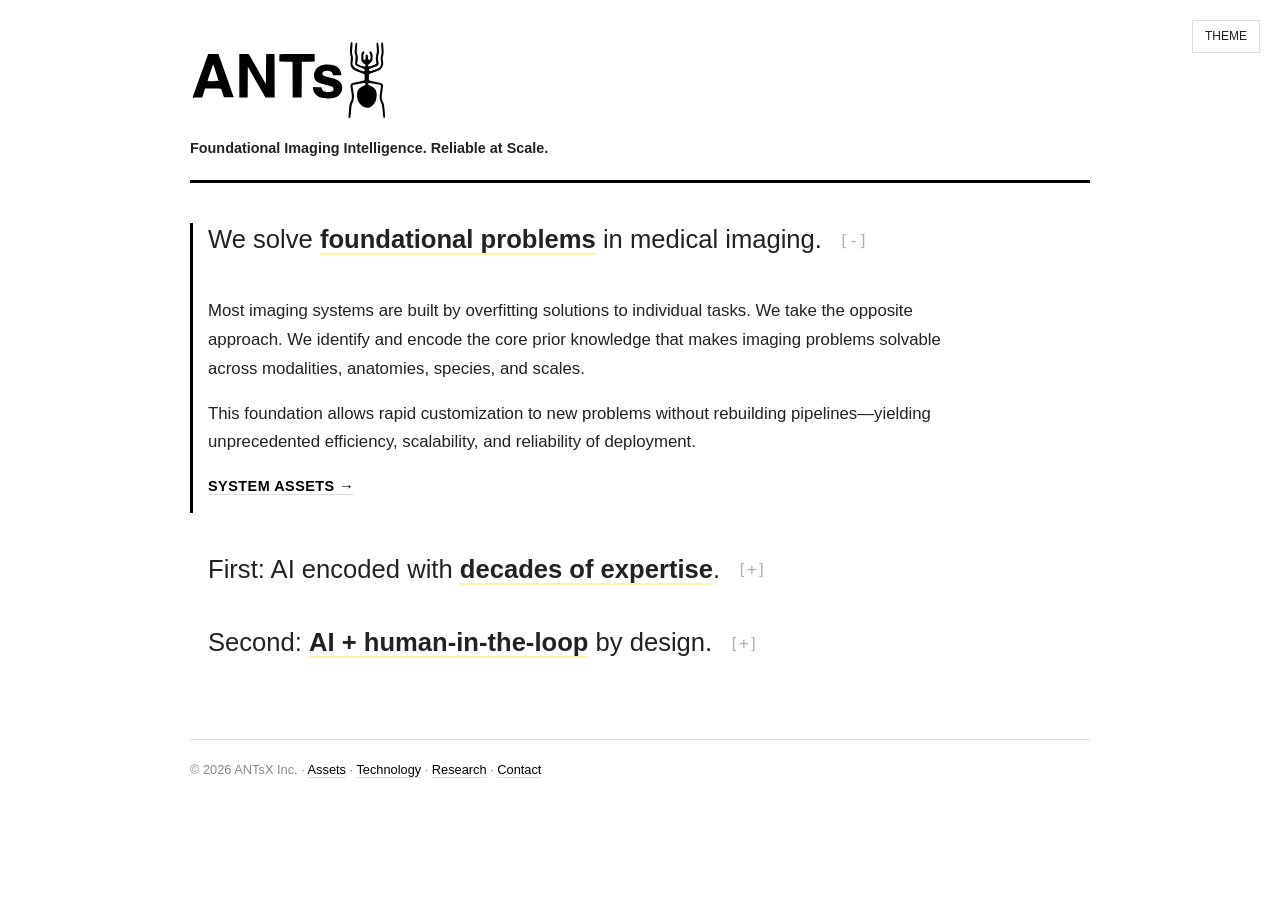
==== commit 3cc16312: "ENH: messaging" ====
--- a/index.html
+++ b/index.html
@@ -1,125 +1,125 @@
 <!DOCTYPE html>
 <html lang="en">
 <head>
- <meta charset="UTF-8">
- <title>ANTsX Inc. | Enterprise Universal Imaging</title>
- <link rel="stylesheet" href="css/style.css">
+  <meta charset="UTF-8">
+  <title>ANTsX Inc. | Principled Imaging Intelligence</title>
+  <link rel="stylesheet" href="css/style.css">
 </head>
 
 <body>
 
 <script>
- if (localStorage.getItem("theme") === "dark") {
-  document.body.classList.add("dark");
- }
+  if (localStorage.getItem("theme") === "dark") {
+    document.body.classList.add("dark");
+  }
 </script>
 
 <div class="toggle" id="theme-toggle">
- theme
+  theme
 </div>
 
 <header>
- <div class="logo-container">
-  <!-- ID is required for branding.js -->
-  <img id="logo-img" alt="ANTsX Inc." />
- </div>
- <p><strong>Industrialized Open Source. Universal Intelligence.</strong></p>
+  <div class="logo-container">
+    <img id="logo-img" alt="ANTsX Inc." />
+  </div>
+  <p><strong>Foundational Imaging Intelligence. Reliable at Scale.</strong></p>
 </header>
 
 <main class="manifesto-container">
 
- <!-- 1. THE CORE VALUE -->
- <div class="thought-block active">
-  <div class="sentence-trigger">
-   We bring <strong>Open Source innovation</strong> to the <strong>Enterprise Reality</strong>.
-   <span class="toggle-icon">[-]</span>
+  <!-- 1. THE PROBLEM -->
+  <div class="thought-block active">
+    <div class="sentence-trigger">
+      We solve <strong>foundational problems</strong> in medical imaging.
+      <span class="toggle-icon">[-]</span>
+    </div>
+    <div class="expansion-content">
+      <p>
+        Most imaging systems are built by overfitting solutions to individual tasks. We take the opposite approach. We identify and encode the core prior knowledge that makes imaging problems solvable across modalities, anatomies, species, and scales.
+      </p>
+      <p>
+        This foundation allows rapid customization to new problems without rebuilding pipelines—yielding unprecedented efficiency, scalability, and reliability of deployment.
+      </p>
+      <p class="deep-link">
+        <a href="about.html">System Assets &rarr;</a>
+      </p>
+    </div>
   </div>
-  <div class="expansion-content">
-   <p>
-    Just as enterprise Linux distributions provide the stability, indemnification, and support required for critical infrastructure, <strong>ANTsX Inc.</strong> transforms the cutting-edge ANTsX academic ecosystem into a validated, regulatory-ready platform.
-   </p>
-   <p class="deep-link">
-    <a href="about.html">See our Commercial Stack &rarr;</a>
-   </p>
+
+  <!-- 2. FIRST STEP -->
+  <div class="thought-block">
+    <div class="sentence-trigger">
+      First: AI encoded with <strong>decades of expertise</strong>.
+      <span class="toggle-icon">[+]</span>
+    </div>
+    <div class="expansion-content">
+      <p>
+        Our systems are not trained in isolation. They are constructed using a proprietary AI-powered development environment that encodes decades of domain expertise in quantitative biomedical imaging.
+      </p>
+      <p>
+        This allows us to derive meaningful, stable quantitative metrics from 2D, 3D, and 4D imaging data with minimal manual re-engineering.
+      </p>
+      <p class="deep-link">
+        <a href="long.html#foundation">How the system is built &rarr;</a>
+      </p>
+    </div>
   </div>
- </div>
 
- <!-- 2. THE TECHNICAL ADVANTAGE -->
- <div class="thought-block">
-  <div class="sentence-trigger">
-   One platform for <strong>Any Species, Any Modality</strong>.
-   <span class="toggle-icon">[+]</span>
+  <!-- 3. SECOND STEP -->
+  <div class="thought-block">
+    <div class="sentence-trigger">
+      Second: <strong>AI + human-in-the-loop</strong> by design.
+      <span class="toggle-icon">[+]</span>
+    </div>
+    <div class="expansion-content">
+      <p>
+        We maintain custom ground-truth data that generalizes across imaging modalities and species. This data powers an AI + human-in-the-loop engineering process that combines automation with expert validation.
+      </p>
+      <p>
+        The result is a system that scales without sacrificing interpretability, provenance, or trust.
+      </p>
+      <p class="deep-link">
+        <a href="long.html#qa">Quality & Validation &rarr;</a>
+      </p>
+    </div>
   </div>
-  <div class="expansion-content">
-   <p>
-    Most imaging pipelines are rigid. The ANTsX mathematical core is uniquely <strong>topology-preserving and species-agnostic</strong>.
-   </p>
-   <p>
-    We map every voxel to <strong>known, established ontologies</strong>. Furthermore, we align anatomy with <strong>hierarchies of function, performance, and cognition</strong>, bridging the gap between physical measurement and behavioral outcome.
-   </p>
-   <p class="deep-link">
-    <a href="long.html#interpretation">See Semantic Labeling &rarr;</a>
-   </p>
-  </div>
- </div>
-
- <!-- 3. THE PROPRIETARY MOAT -->
- <div class="thought-block">
-  <div class="sentence-trigger">
-   We hold the <strong>Priors, Tools, and Infrastructure</strong> the public lacks.
-   <span class="toggle-icon">[+]</span>
-  </div>
-  <div class="expansion-content">
-   <p>
-    We offer more than just support. We provide <strong>Proprietary Data</strong> assets, an <strong>AI-driven IDE</strong> that encodes expert neuroscience knowledge, and <strong>Validated Distributed Computing</strong> infrastructure that ensures audit-ready compliance.
-   </p>
-   <p class="deep-link">
-    <a href="about.html#moat">Explore the Proprietary Stack &rarr;</a>
-   </p>
-  </div>
- </div>
 
 </main>
 
 <footer>
- © 2026 ANTsX Inc. ·
- <a href="about.html">Business Model</a> ·
- <a href="long.html">Technology</a> ·
- <a href="publications.html">Research</a> ·
- <a href="contact.html">Contact</a>
+  © 2026 ANTsX Inc. ·
+  <a href="about.html">Assets</a> ·
+  <a href="long.html">Technology</a> ·
+  <a href="publications.html">Research</a> ·
+  <a href="contact.html">Contact</a>
 </footer>
 
-<!-- Import Central Branding Logic -->
 <script src="js/branding.js"></script>
 
 <script>
 document.addEventListener("DOMContentLoaded", () => {
- const themeBtn = document.getElementById("theme-toggle");
+  const themeBtn = document.getElementById("theme-toggle");
 
- // 1. Apply correct logo on load
- applyANTsXBranding();
+  applyANTsXBranding();
 
- // 2. Handle Toggles
- if (themeBtn) {
-  themeBtn.addEventListener("click", () => {
-   document.body.classList.toggle("dark");
-   const isDark = document.body.classList.contains("dark");
-   localStorage.setItem("theme", isDark ? "dark" : "light");
-   
-   // Re-apply logo based on new theme
-   applyANTsXBranding();
+  if (themeBtn) {
+    themeBtn.addEventListener("click", () => {
+      document.body.classList.toggle("dark");
+      const isDark = document.body.classList.contains("dark");
+      localStorage.setItem("theme", isDark ? "dark" : "light");
+      applyANTsXBranding();
+    });
+  }
+
+  const blocks = document.querySelectorAll(".thought-block");
+  blocks.forEach(block => {
+    block.addEventListener("click", function(e) {
+      if (e.target.tagName === "A") return;
+      this.classList.toggle("active");
+      const icon = this.querySelector(".toggle-icon");
+      icon.innerText = this.classList.contains("active") ? "[-]" : "[+]";
+    });
   });
- }
-
- const blocks = document.querySelectorAll(".thought-block");
- blocks.forEach(block => {
-  block.addEventListener("click", function(e) {
-   if(e.target.tagName === "A") return;
-   this.classList.toggle("active");
-   const icon = this.querySelector(".toggle-icon");
-   icon.innerText = this.classList.contains("active") ? "[-]" : "[+]";
-  });
- });
 });
 </script>
 
--- a/css/style.css
+++ b/css/style.css
@@ -7,7 +7,7 @@
   --link-bg: #fff3a0; /* warm yellow highlight */
   --link-text: #000; /* ink on yellow */
   --border: #ddd;
-  --dim-text: #666;  /* For non-highlighted trigger text */
+  --dim-text: #666; /* For non-highlighted trigger text */
 }
 
 body.dark {
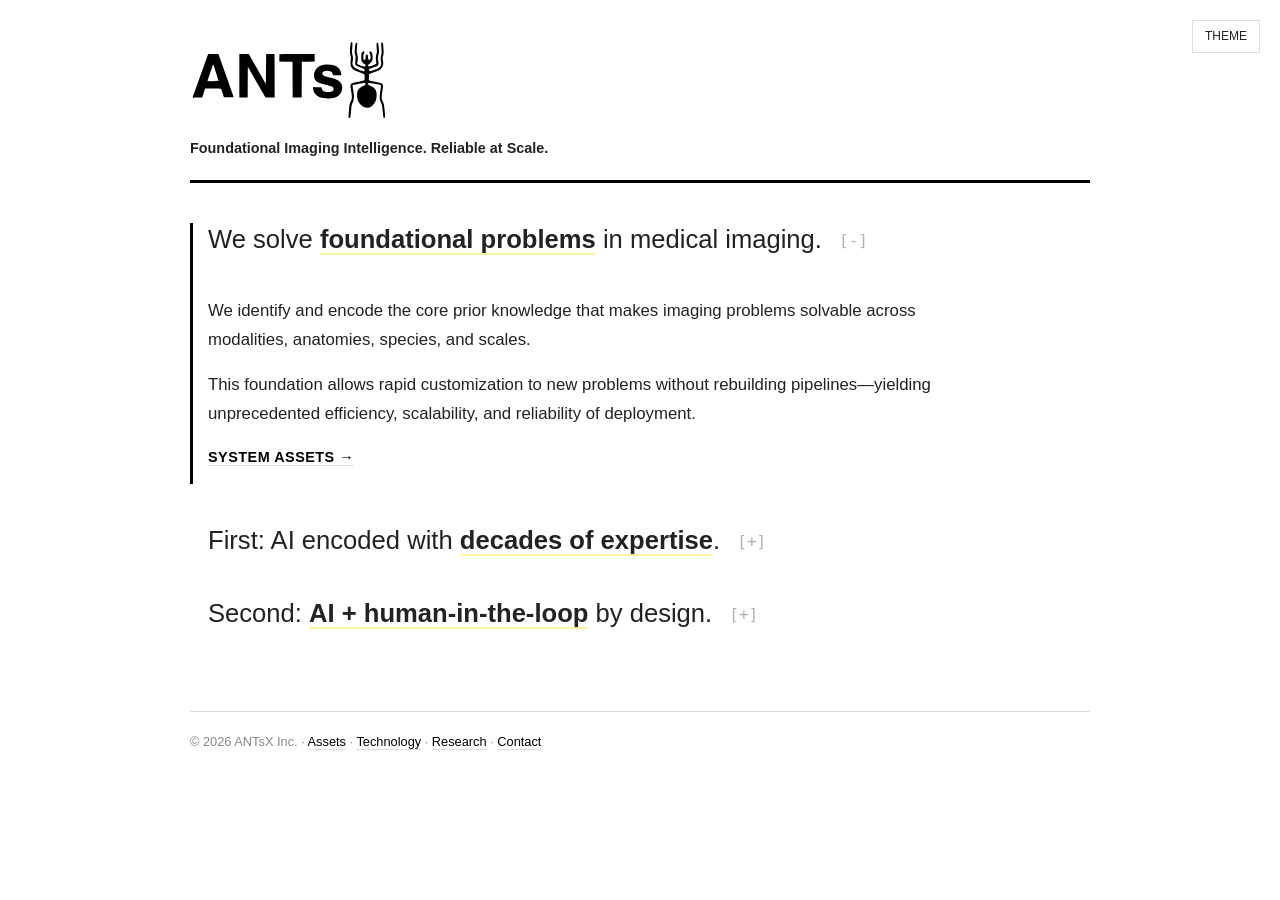
==== commit 4ee6e1c7: "STYLE: less is more" ====
--- a/index.html
+++ b/index.html
@@ -35,7 +35,7 @@
     </div>
     <div class="expansion-content">
       <p>
-        Most imaging systems are built by overfitting solutions to individual tasks. We take the opposite approach. We identify and encode the core prior knowledge that makes imaging problems solvable across modalities, anatomies, species, and scales.
+        We identify and encode the core prior knowledge that makes imaging problems solvable across modalities, anatomies, species, and scales.
       </p>
       <p>
         This foundation allows rapid customization to new problems without rebuilding pipelines—yielding unprecedented efficiency, scalability, and reliability of deployment.
